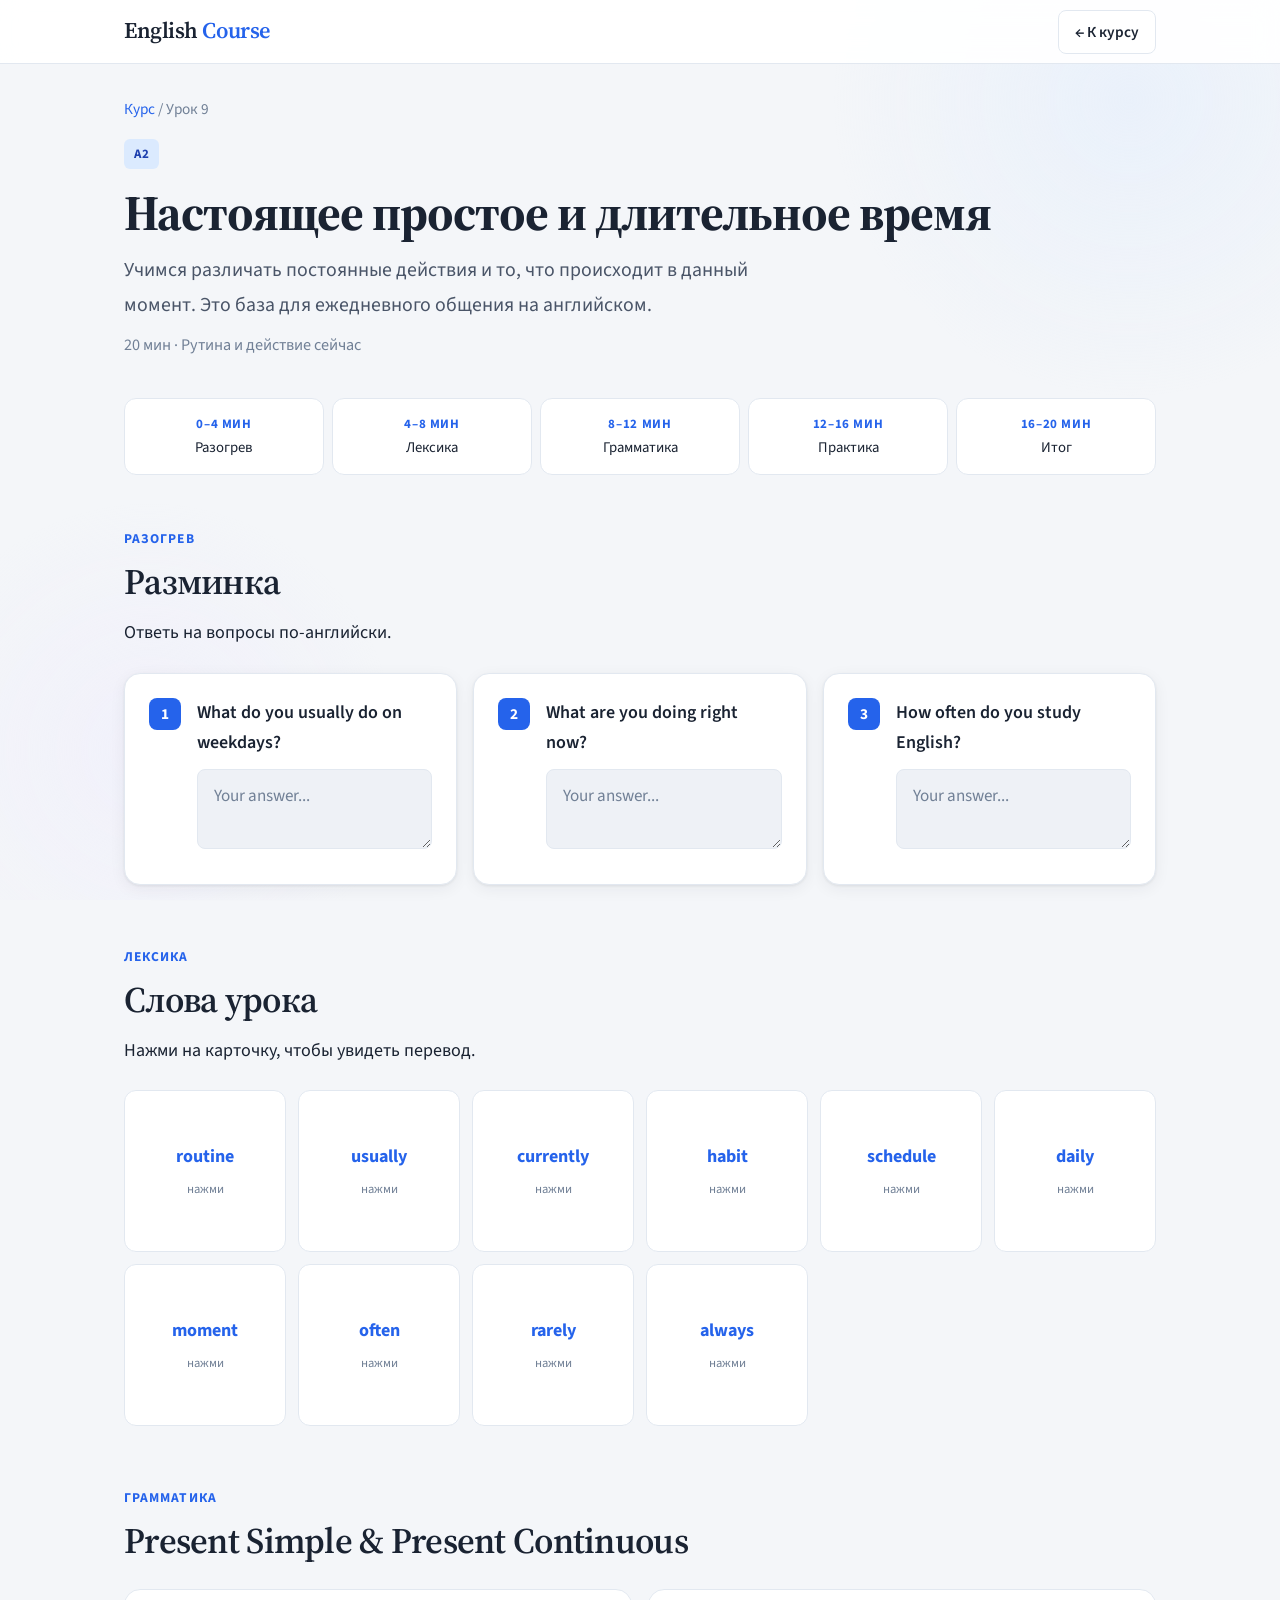
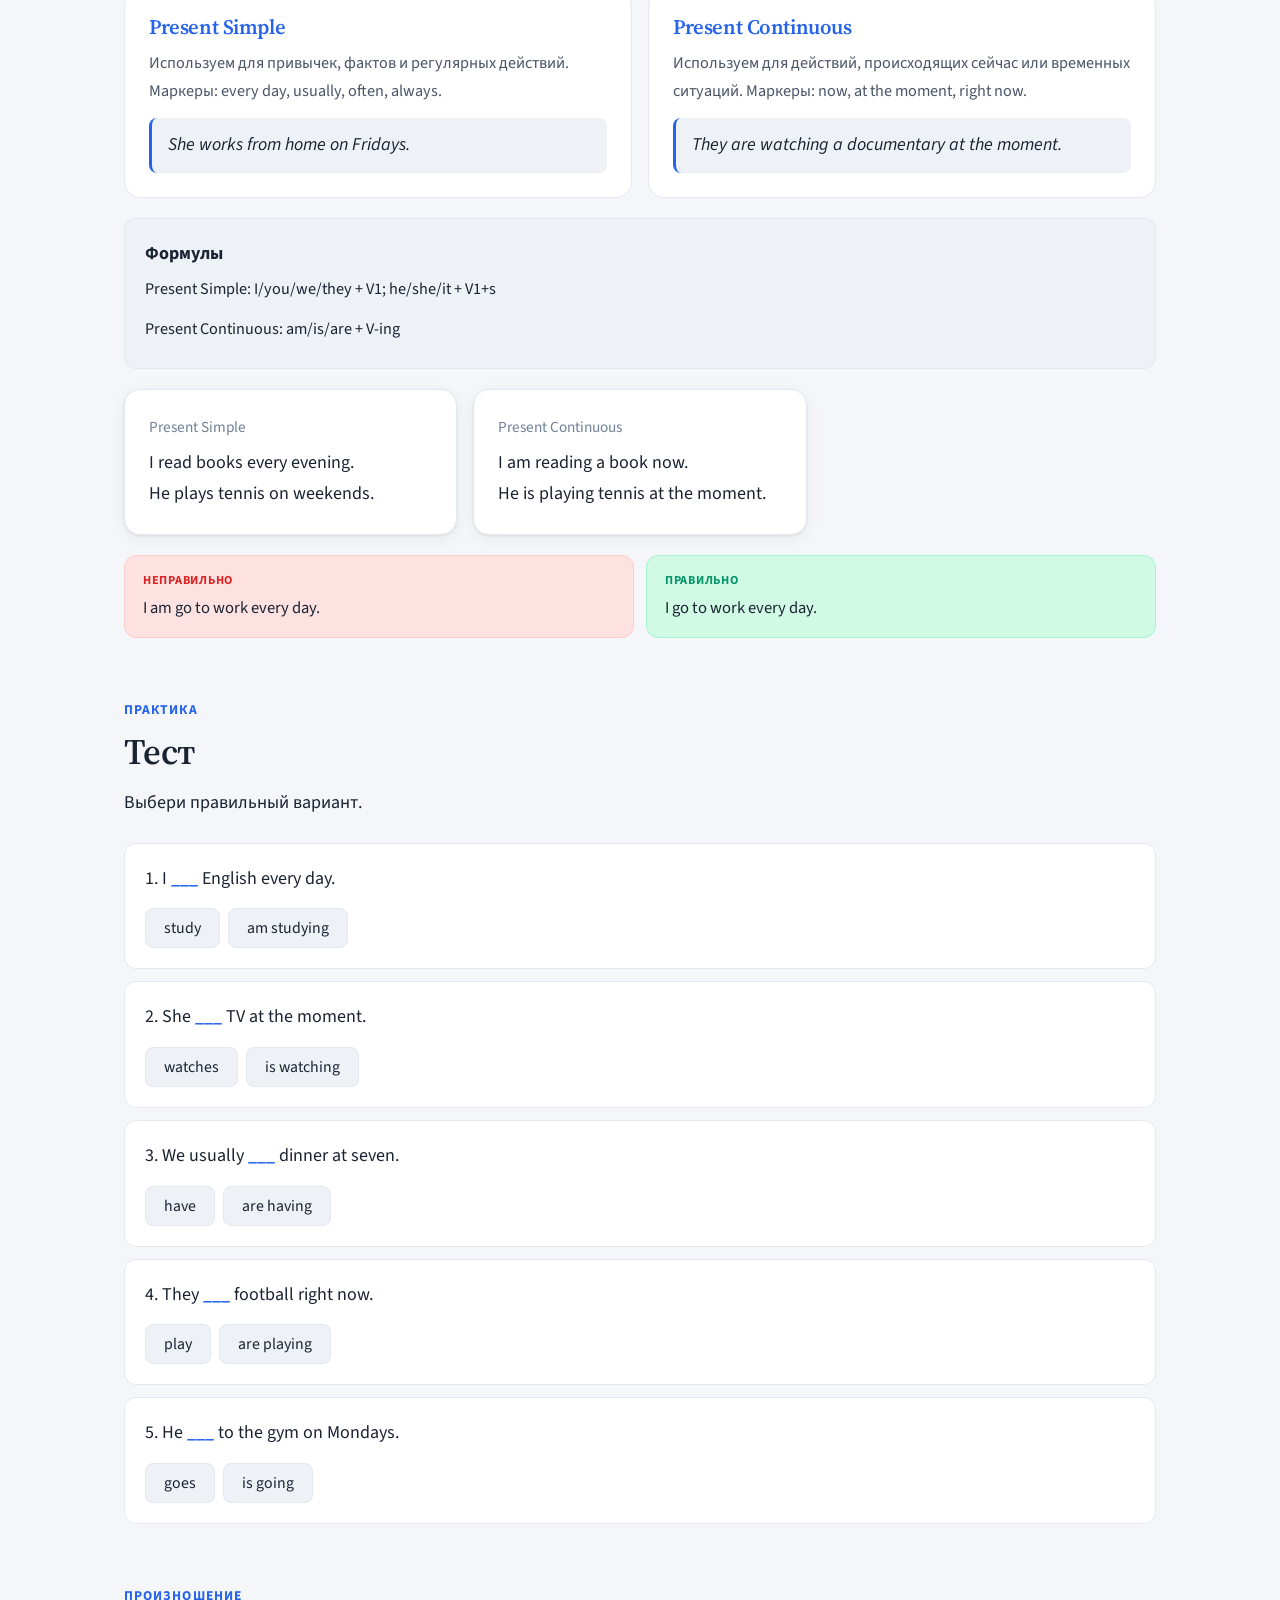
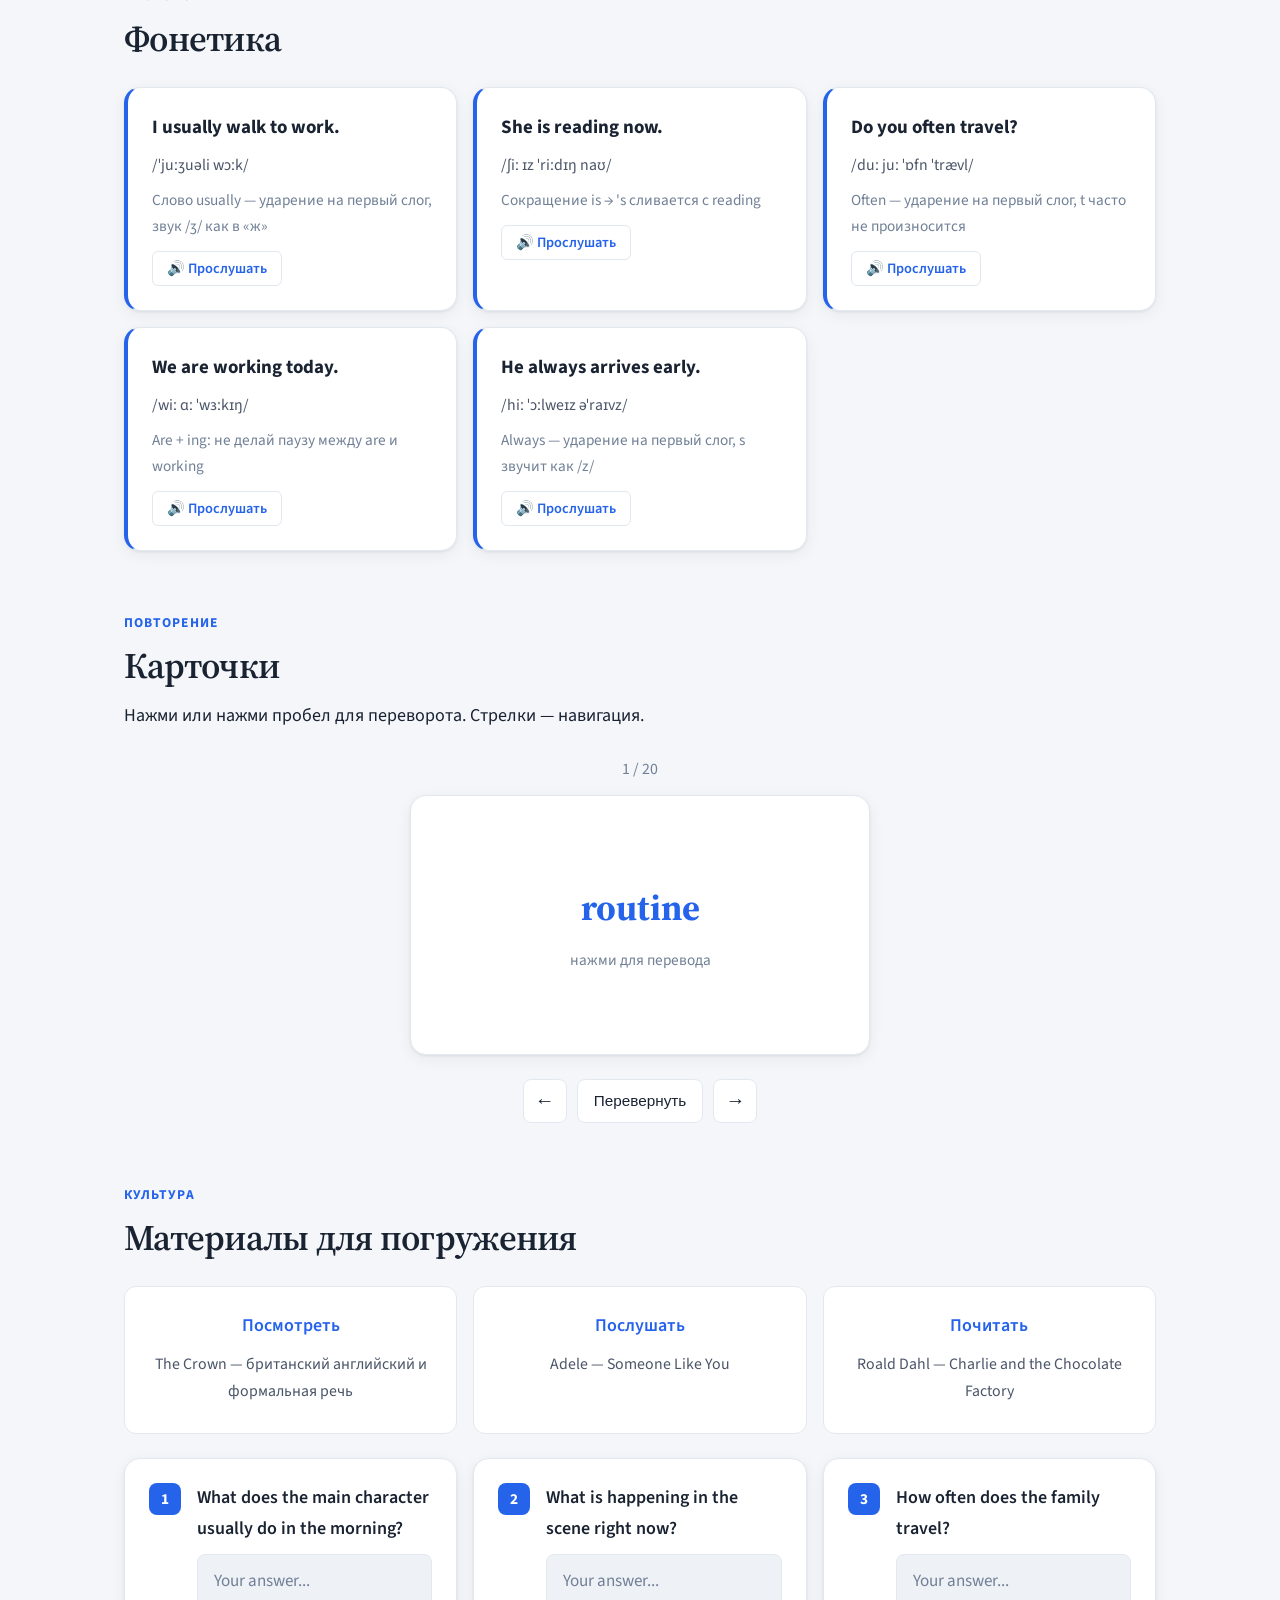
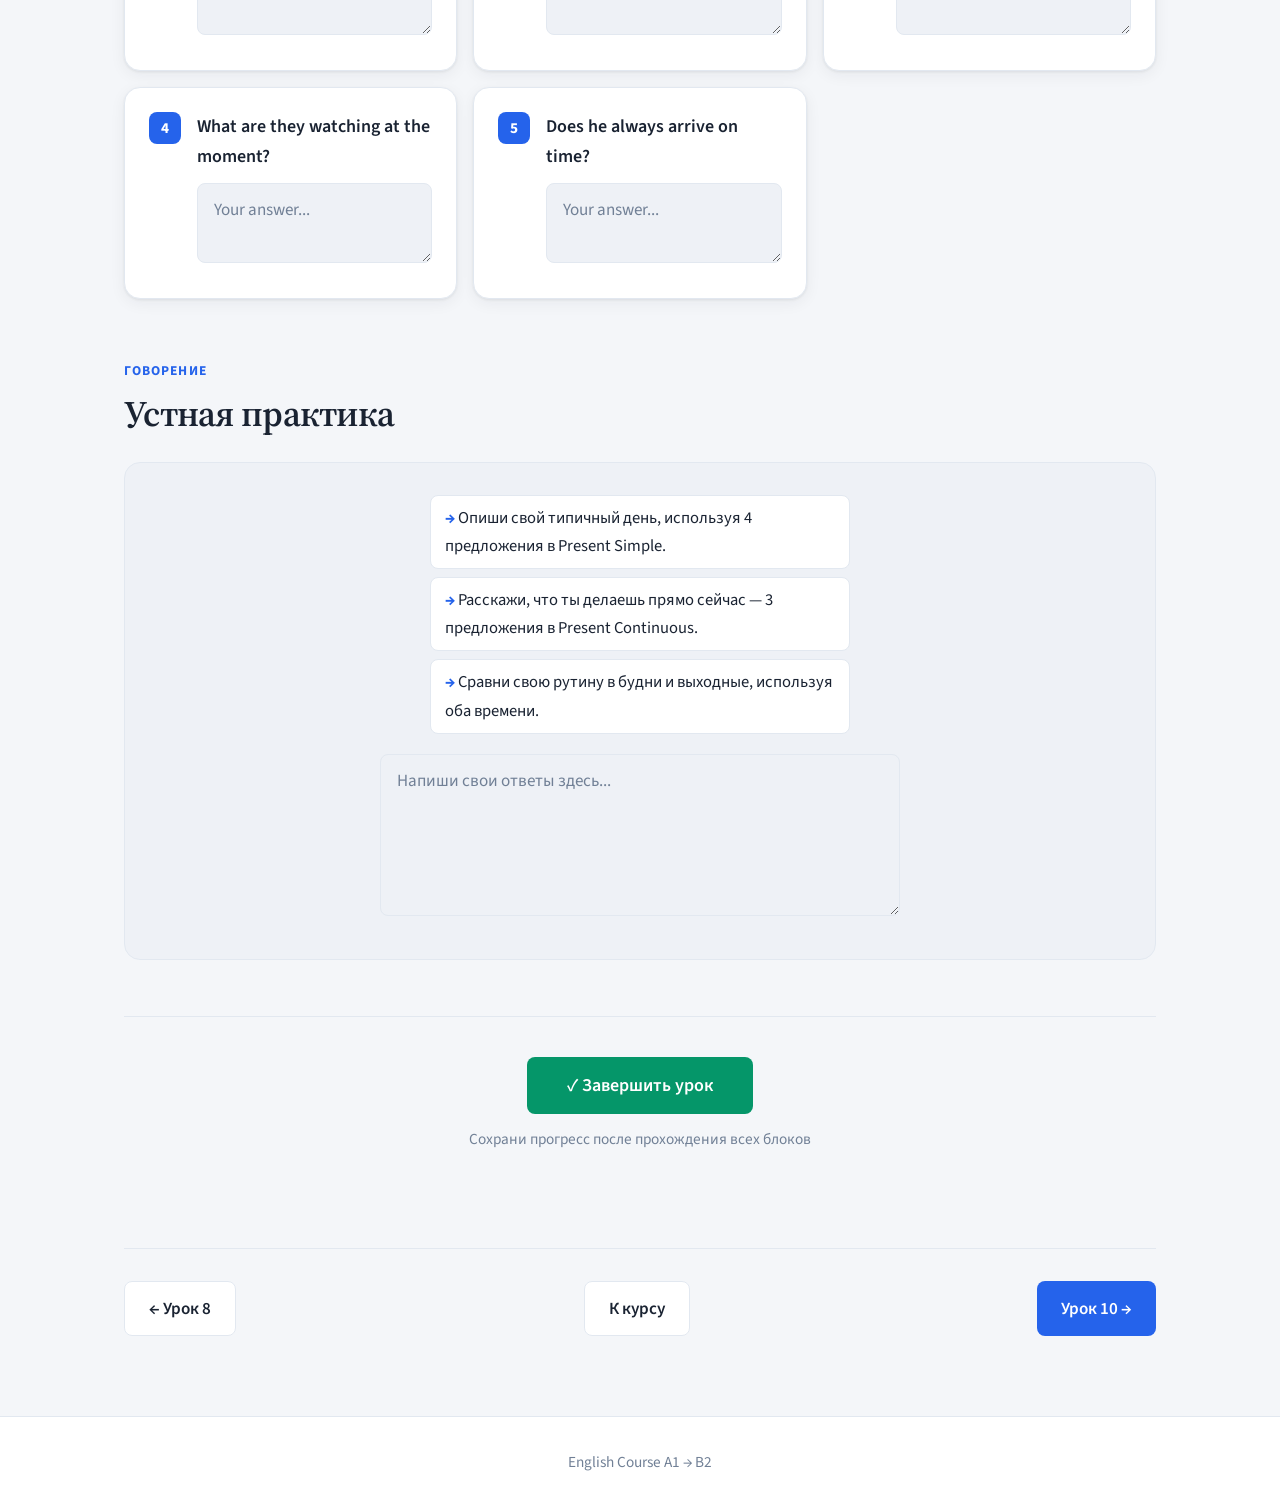
==== day-01.html @ 1e0ac00c "Publish English course A1–B2 for GitHub Pages. Static site with 32 lessons, progress tracking, and s" ====
<!DOCTYPE html>
<html lang="ru">
<head>
  <meta charset="UTF-8">
  <meta http-equiv="refresh" content="0;url=lesson.html?id=9">
  <title>Перенаправление…</title>
</head>
<body>
  <p>Страница перенесена. <a href="lesson.html?id=9">Открыть урок 9 (Present Simple & Continuous)</a> или <a href="index.html">главная курса</a>.</p>
  <script>location.replace('lesson.html?id=9');</script>
</body>
</html>
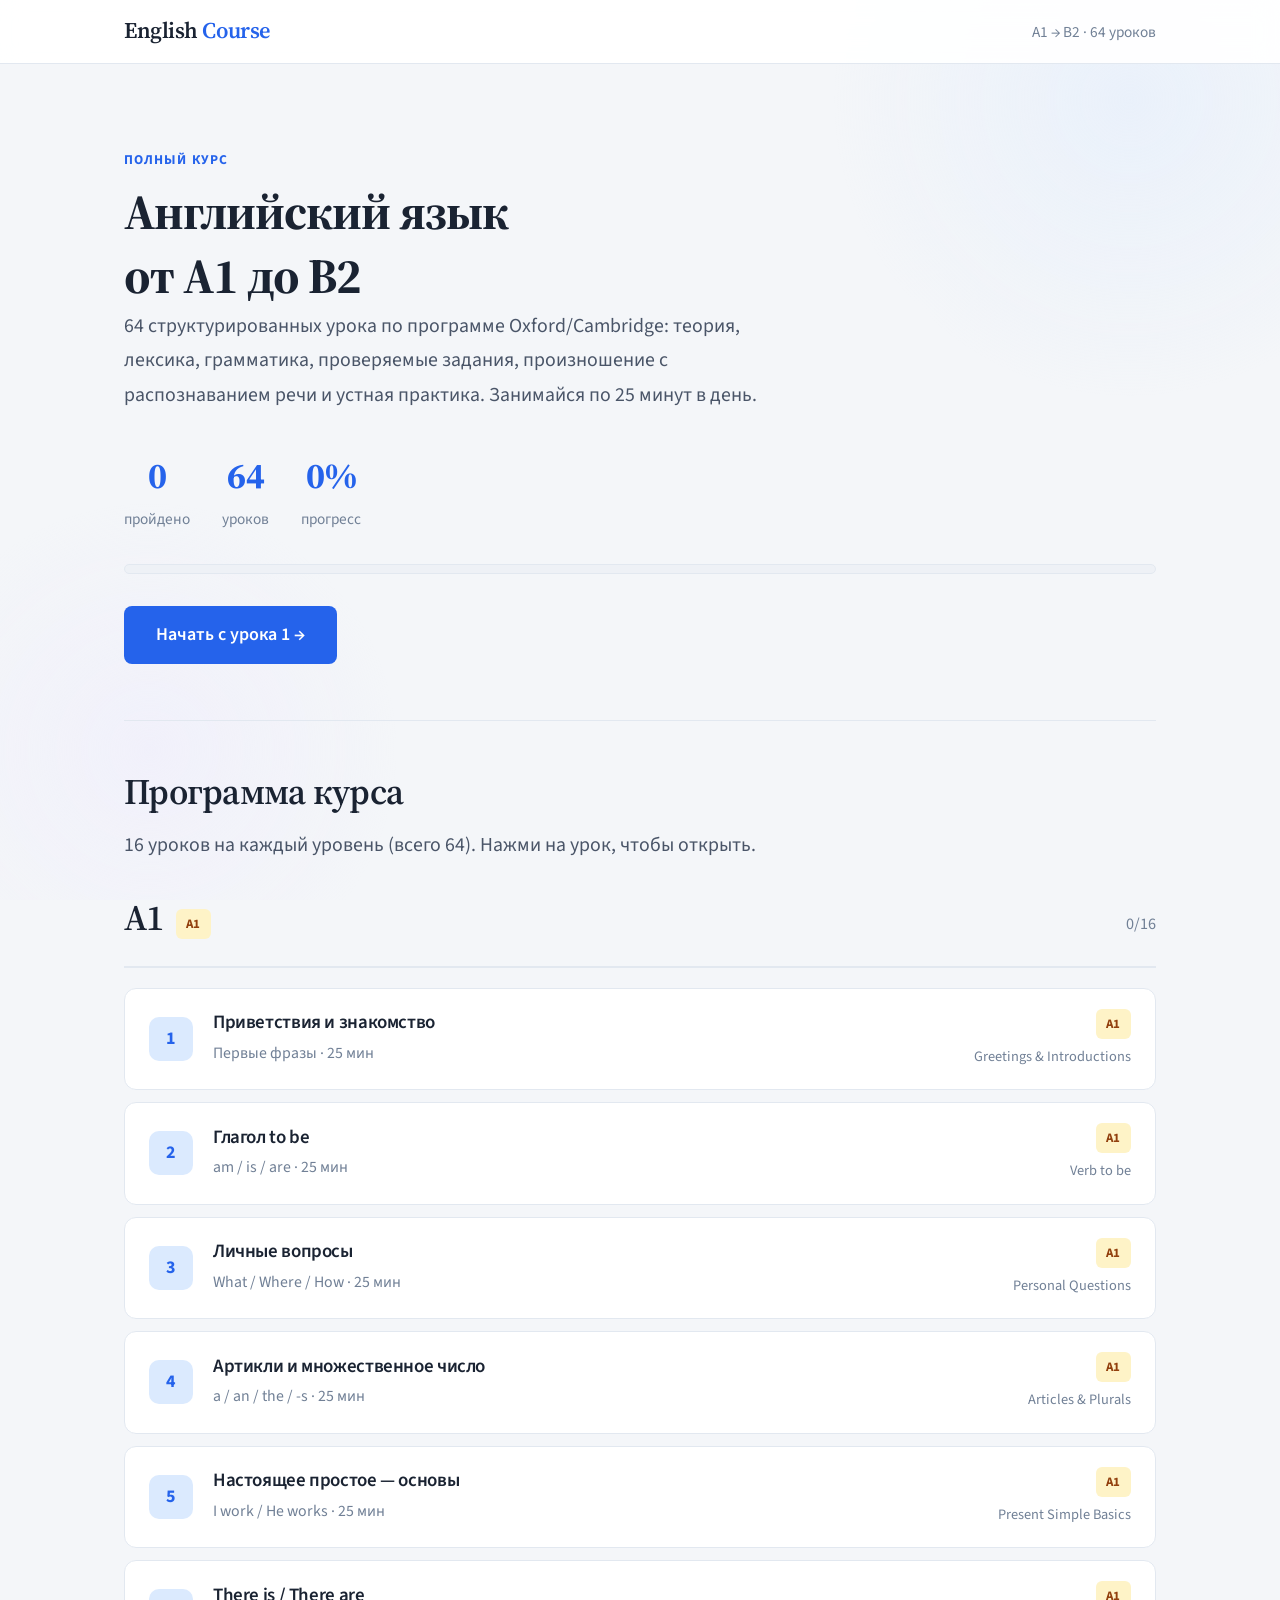
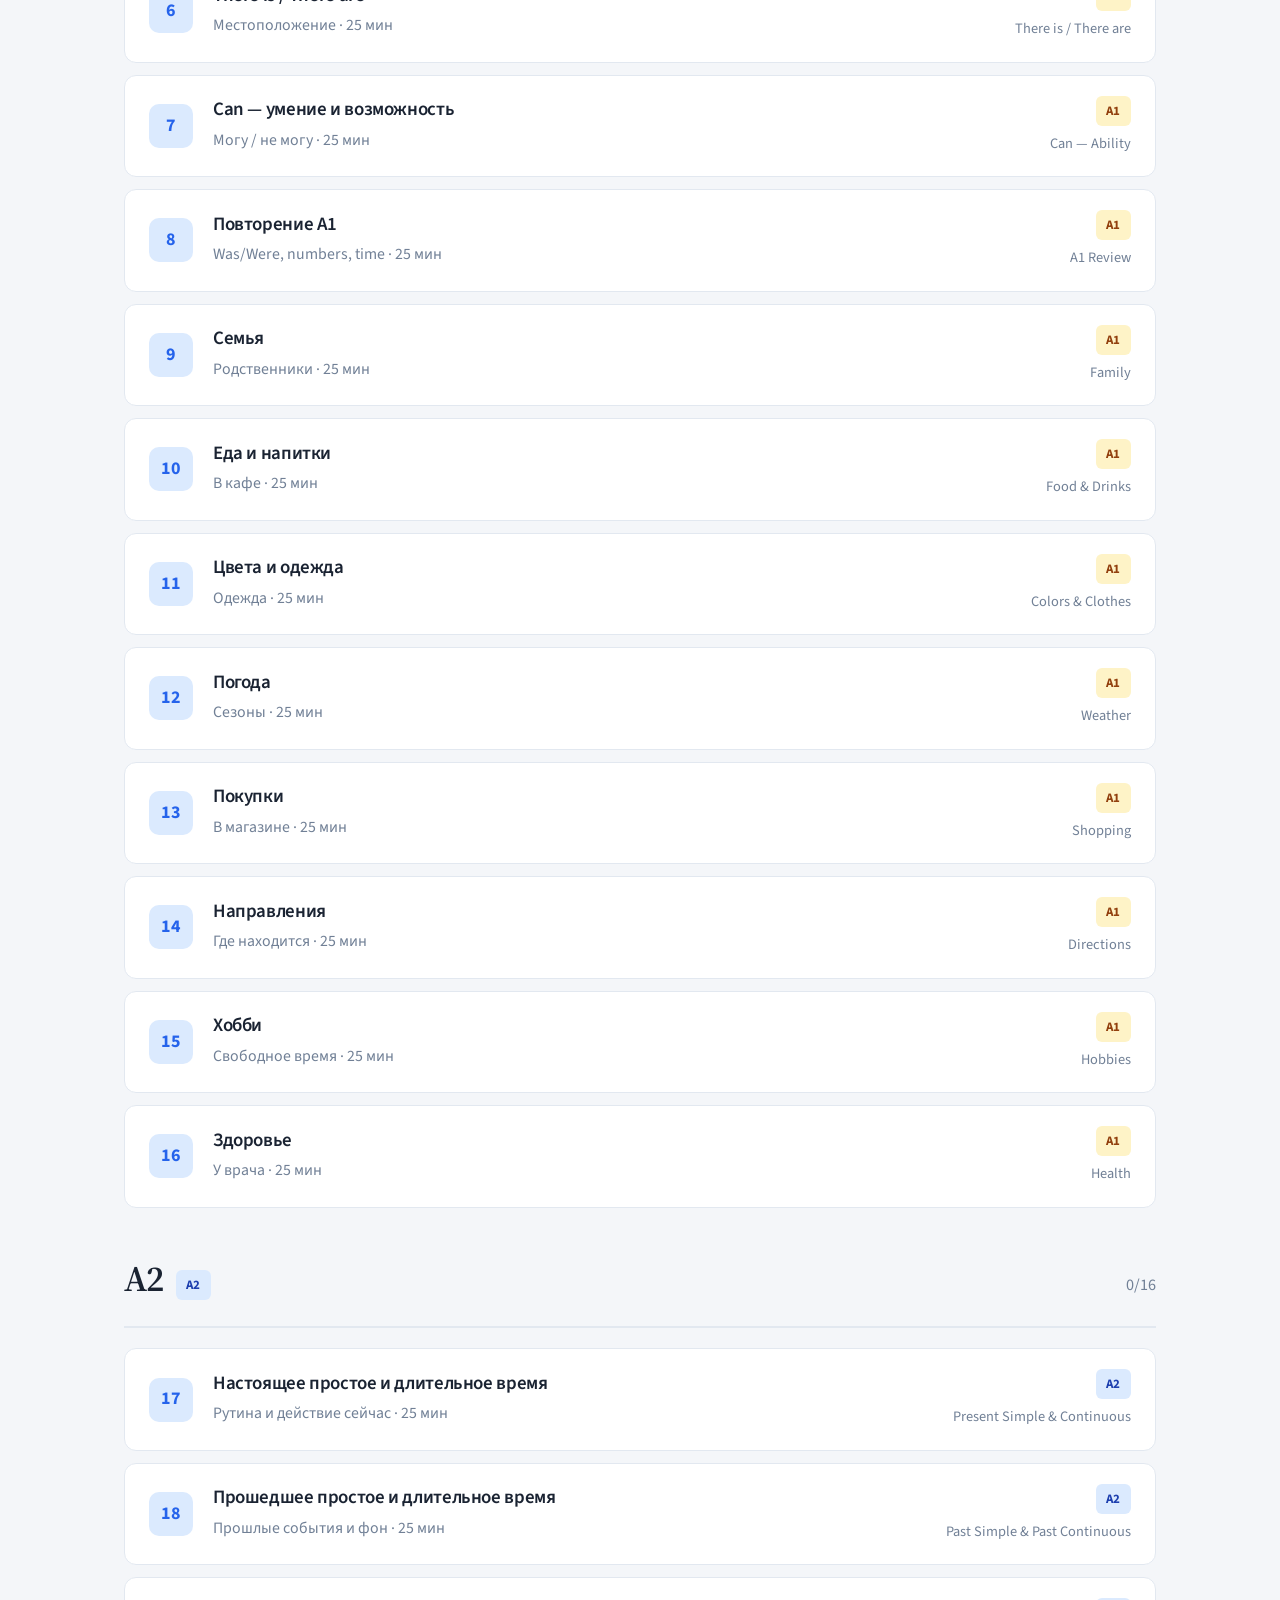
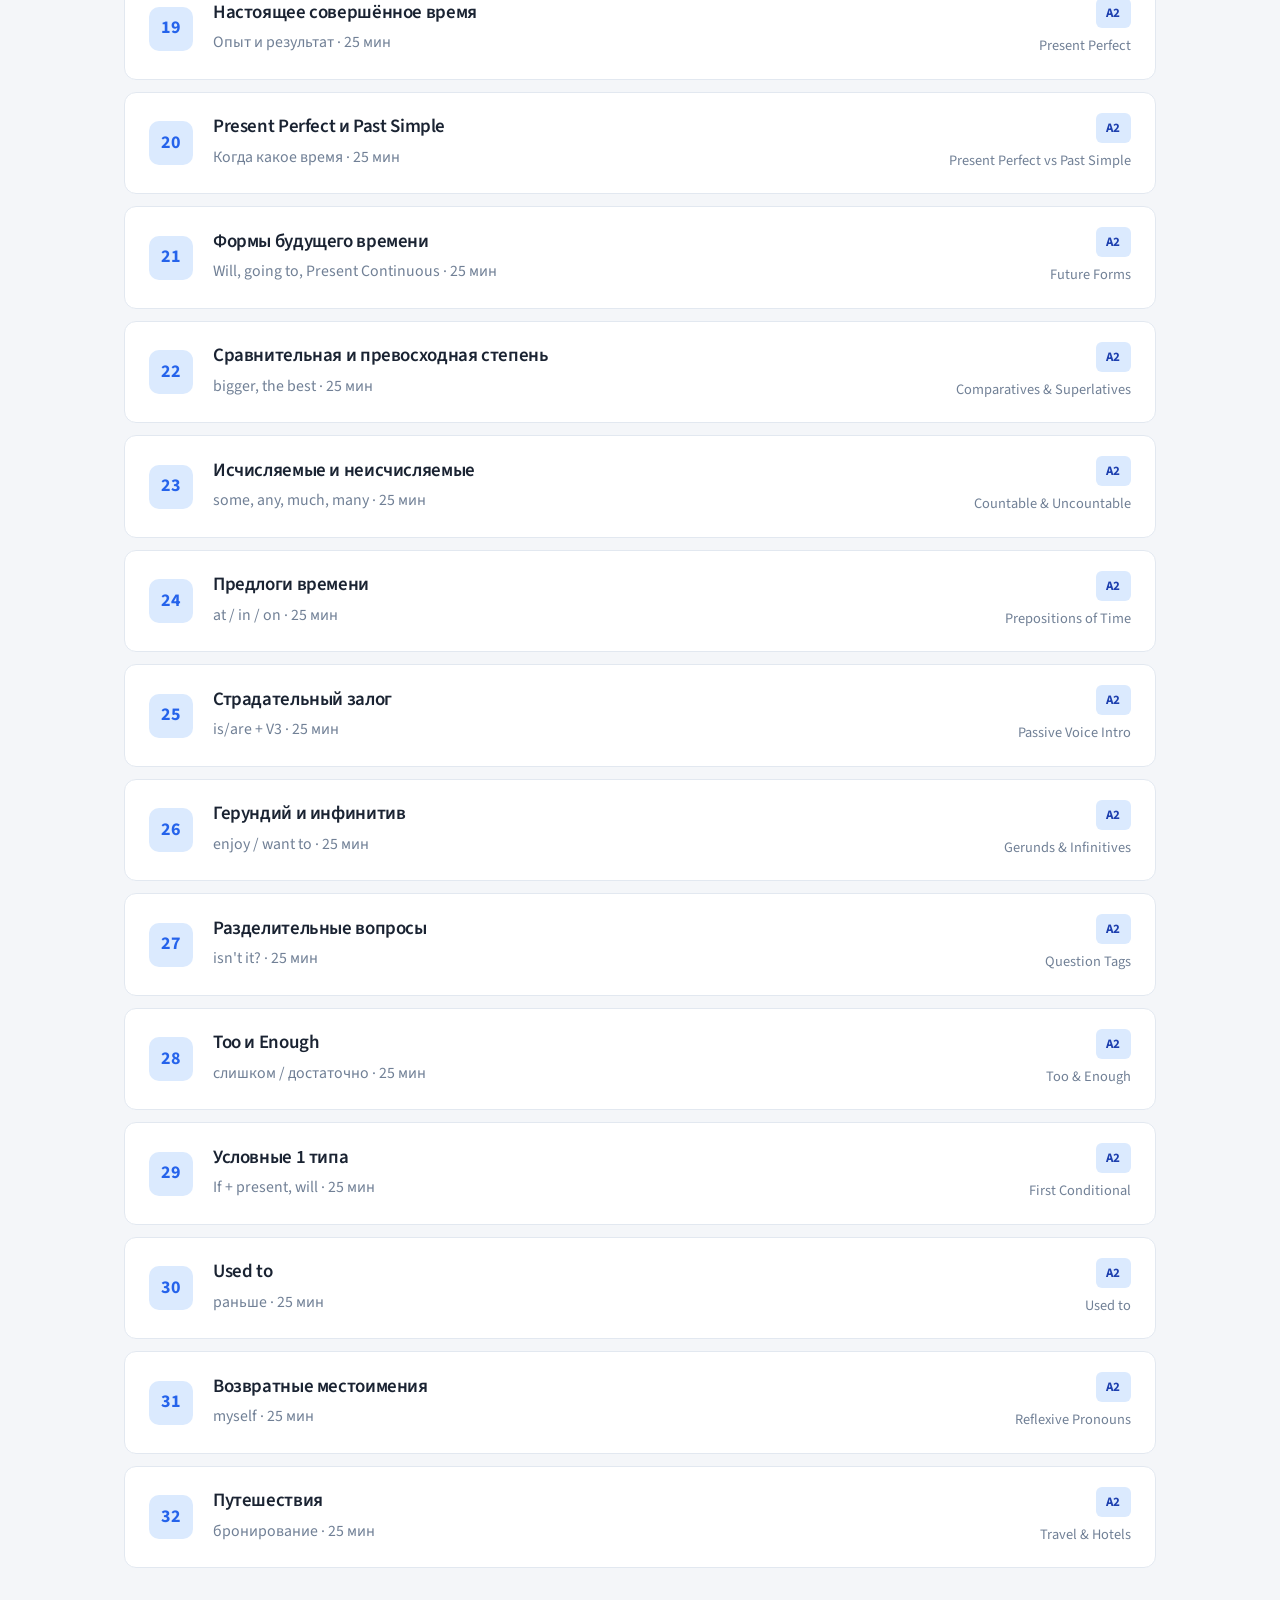
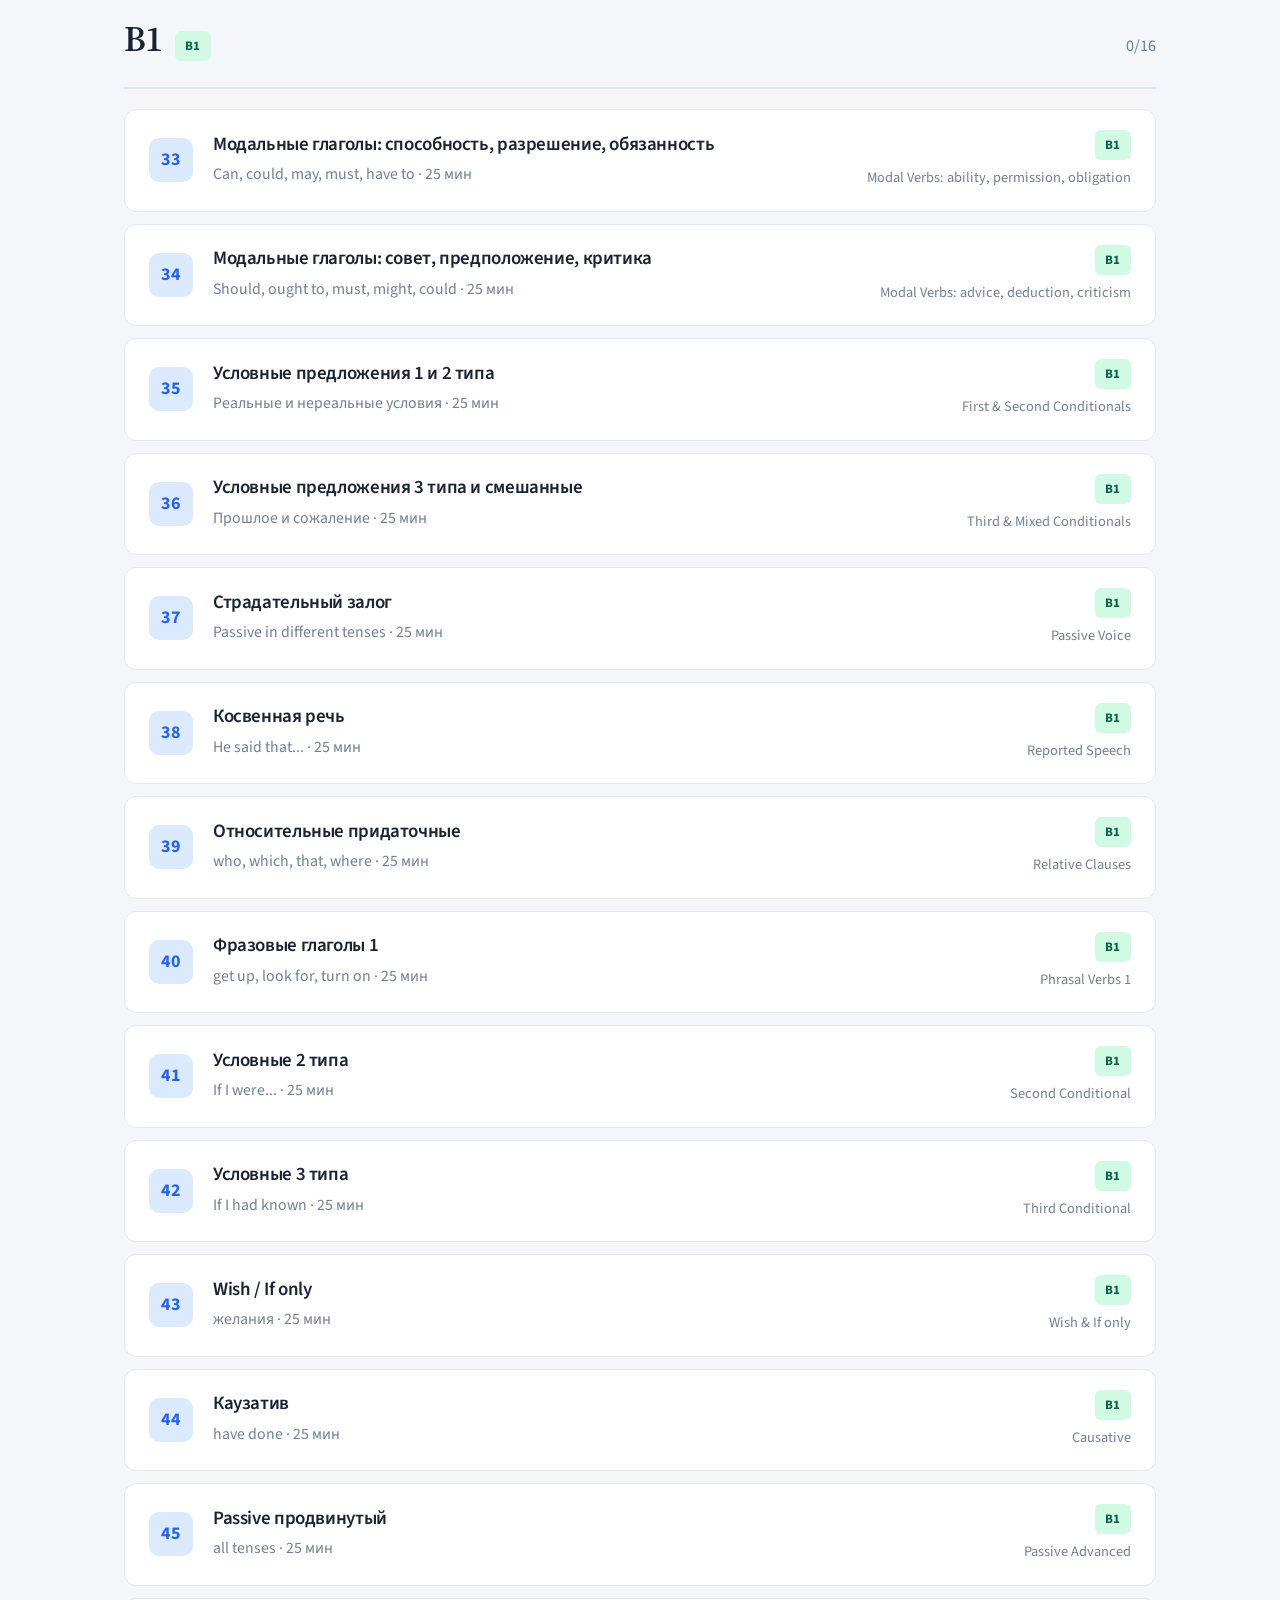
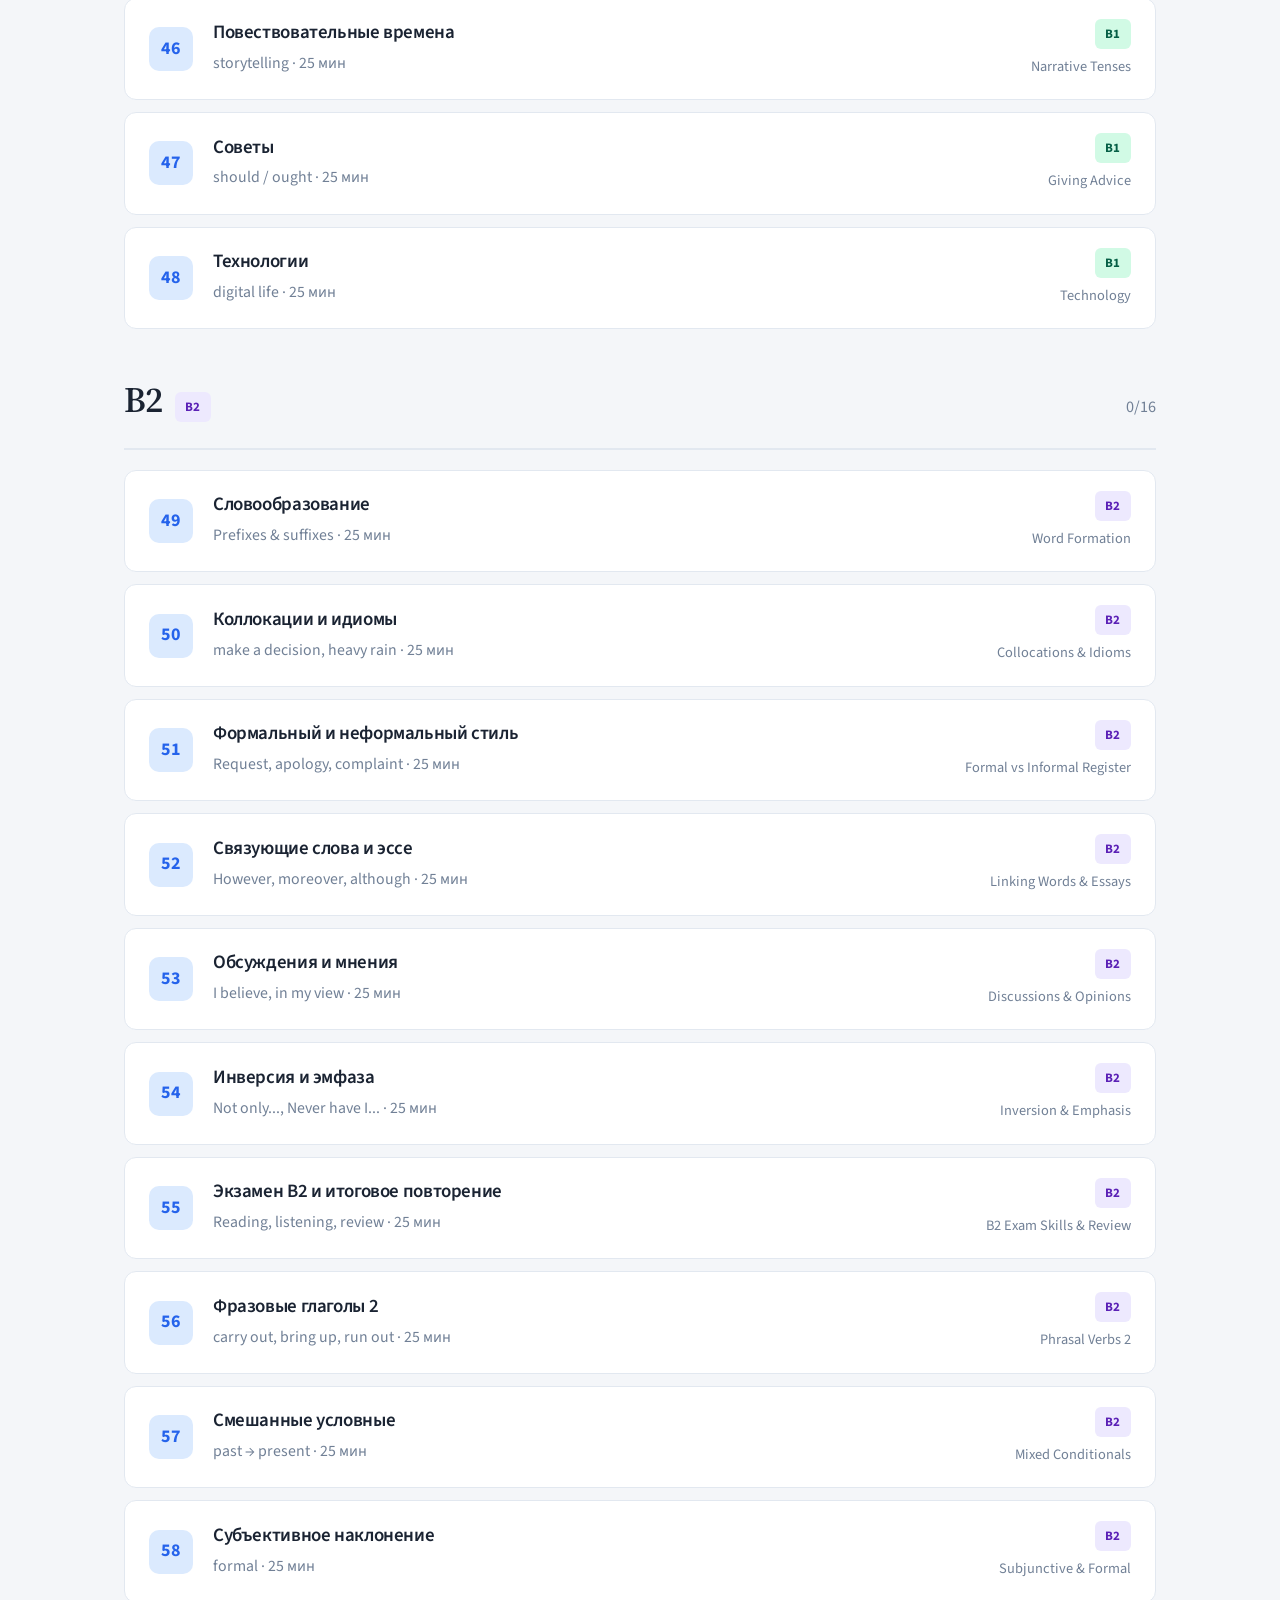
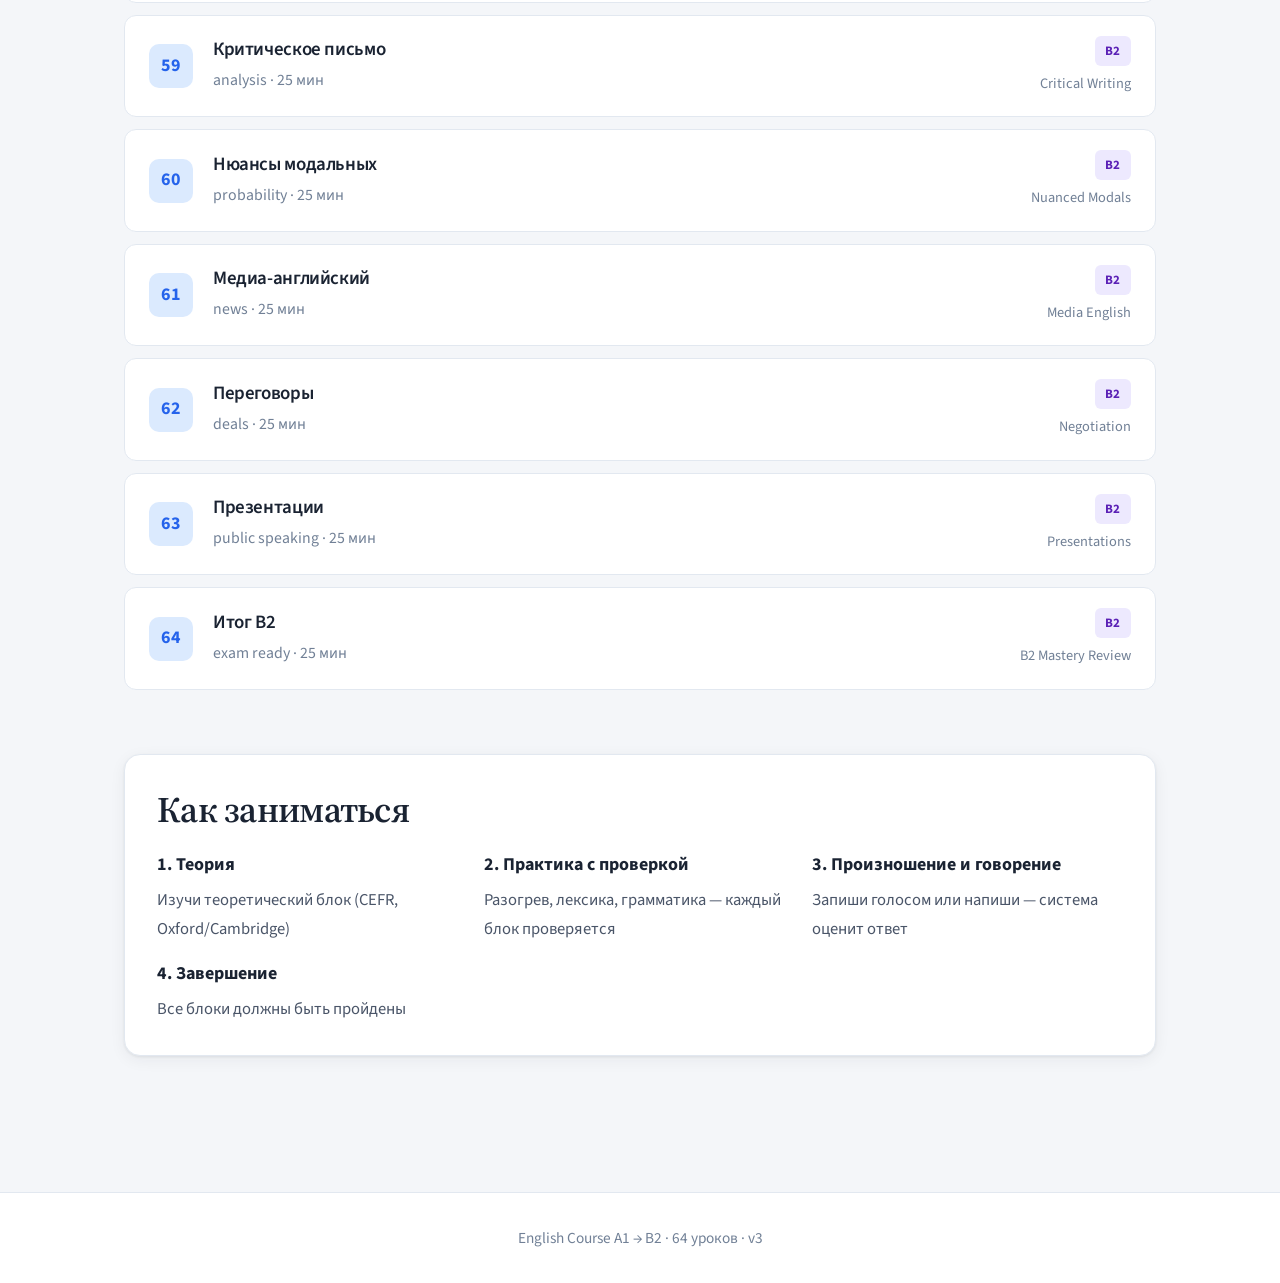
==== commit b3d716d5: "Fix cache busting and day-01 redirect for GitHub Pages. Force browsers to load updated JS/CSS, show " ====
--- a/day-01.html
+++ b/day-01.html
@@ -2,11 +2,12 @@
 <html lang="ru">
 <head>
   <meta charset="UTF-8">
-  <meta http-equiv="refresh" content="0;url=lesson.html?id=9">
+  <meta http-equiv="refresh" content="0;url=index.html">
   <title>Перенаправление…</title>
 </head>
 <body>
-  <p>Страница перенесена. <a href="lesson.html?id=9">Открыть урок 9 (Present Simple & Continuous)</a> или <a href="index.html">главная курса</a>.</p>
-  <script>location.replace('lesson.html?id=9');</script>
+  <p>Курс обновлён — 64 урока с проверкой ответов.</p>
+  <p><a href="index.html">Открыть главную страницу курса</a> · <a href="lesson.html?id=1">Урок 1</a></p>
+  <script>location.replace('index.html');</script>
 </body>
 </html>
